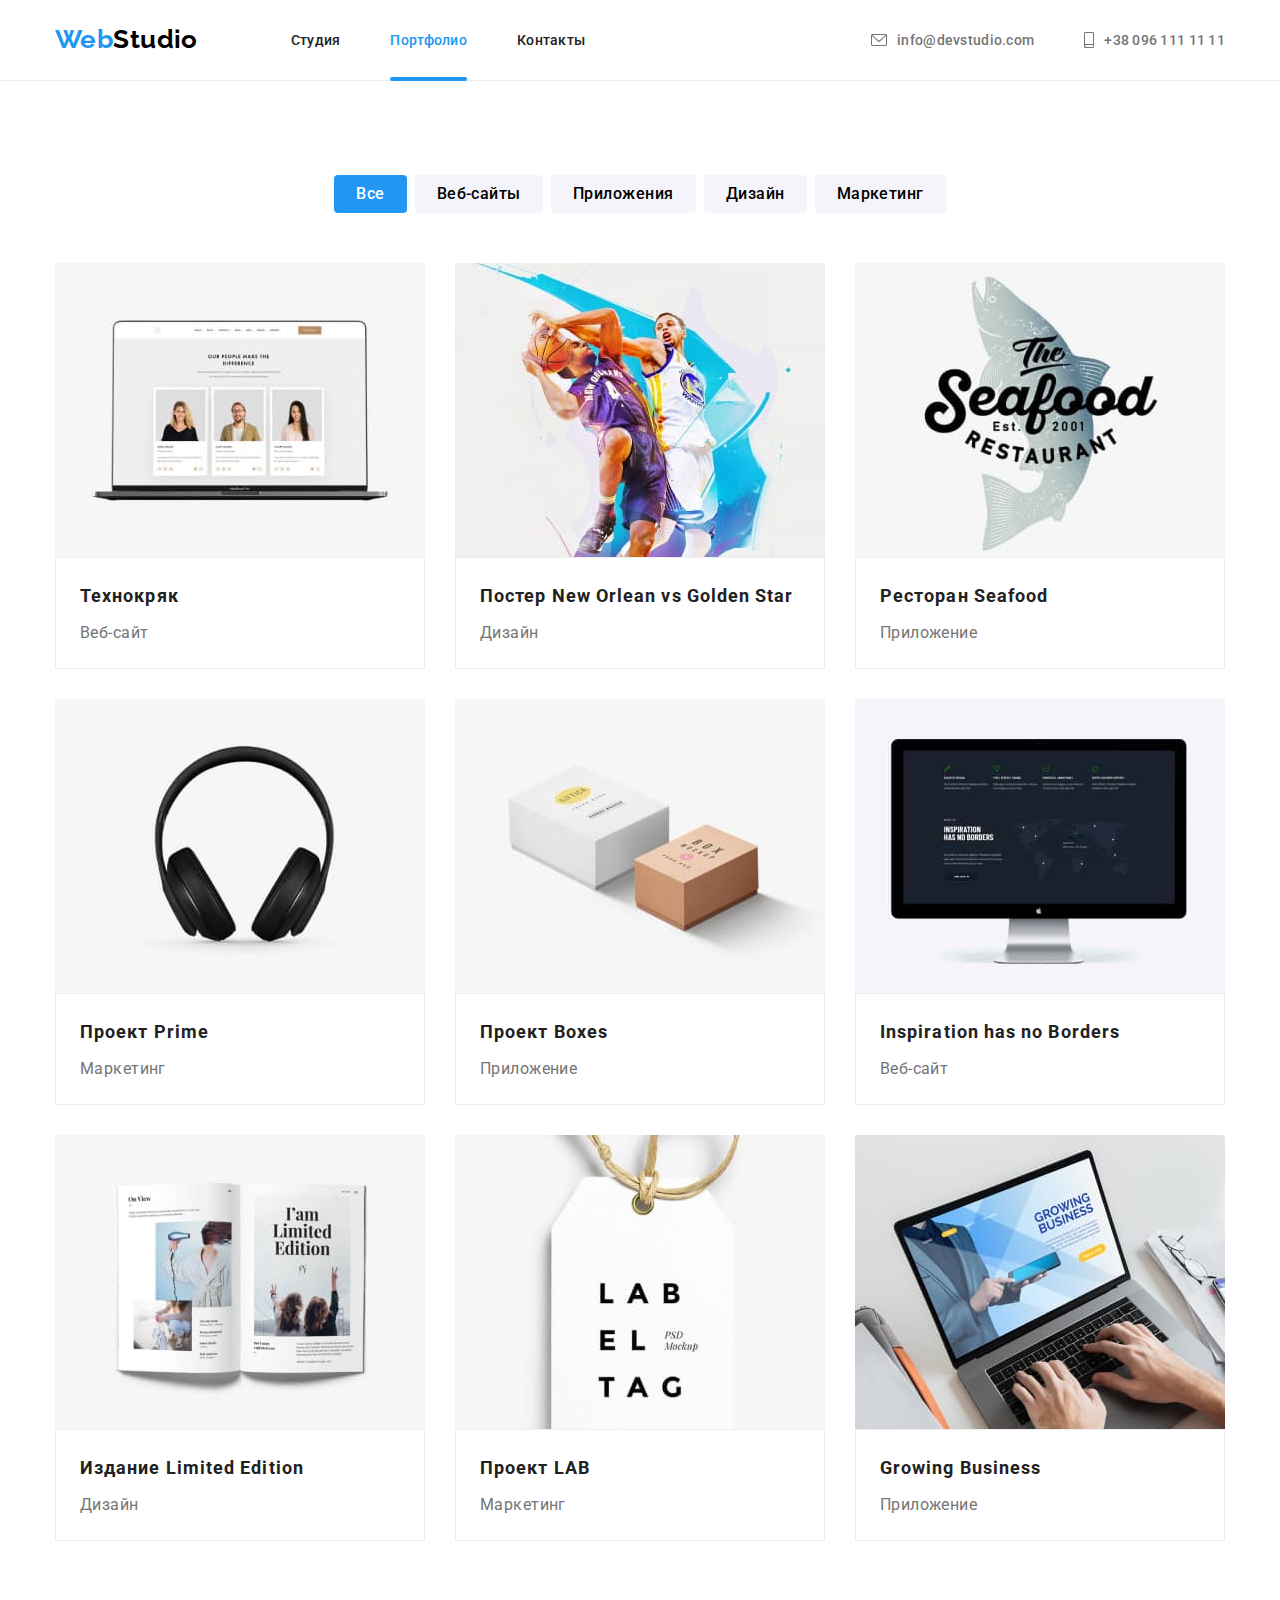
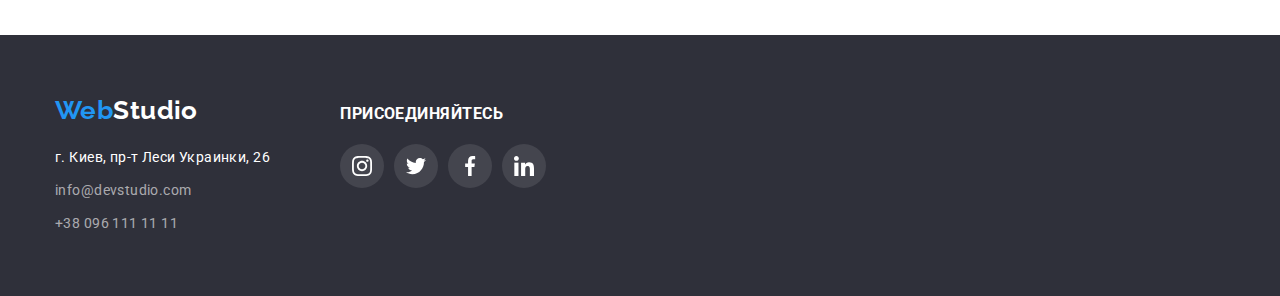
==== portfolio.html @ 984d046b "Добавляет файлы с 5 дз" ====
<!DOCTYPE html>
<html lang="ru">
<head>
    <meta charset="UTF-8">
    <meta http-equiv="X-UA-Compatible" content="IE=edge">
    <meta name="viewport" content="width=device-width, initial-scale=1.0">
    <title>Portfolio</title>


    <link rel="preconnect" href="https://fonts.googleapis.com">
    <link rel="preconnect" href="https://fonts.gstatic.com" crossorigin>
    <link href="https://fonts.googleapis.com/css2?family=Raleway:wght@700&family=Roboto:wght@400;500;700;900&display=swap"
        rel="stylesheet">

    <link rel="stylesheet" href="./modern-normalize.css">

    <link rel="stylesheet" href="./css/styles.css">
</head>

<body class="page">
    <header class="header">
        <div class="container main-nav-display">
            <nav class="nav main-nav-display nav-links-item">
                <a href="./index.html" class="logo link">Web<span class="logo-header">Studio</span></a>
                <ul class="nav-links list">
                    <li class="nav-links-item"><a href="./index.html" class="nav-link link ">Студия</a></li>
                    <li class="nav-links-item"><a href="./portfolio.html" class="nav-link link current">Портфолио</a></li>
                    <li class="nav-links-item"><a href="" class="nav-link link">Контакты</a></li>
                </ul>
            </nav>
            <ul class="contacts-list list">
                <li class="contacts-list-item">
                    <a class="nav-link link" href="mailto:info@devstudio.com">
                        <svg class="contact-icon" width="16" height="12">
                            <use href="./img/icons.svg#icon-envelope"></use>
                        </svg>
                        info@devstudio.com
                    </a>
            
                </li>
                <li class="contacts-list-item">
                    <a class="nav-link link" href="tel:+380961111111">
                        <svg class="contact-icon" width="10" height="16">
                            <use href="./img/icons.svg#icon-smartphone"></use>
                        </svg>
                        +38 096 111 11 11</a>
                </li>
            </ul>
        </div>
    </header>
    <main>
        <section class="portfolio section">
            <div class="container">
            <h1 class="visually-hidden">Portfolio</h1>
            <ul class="list portfolio-filter-list">
                <li class="portfolio-filter-list-button"><button class="filter-button portfolio-current-button" type="button">Все</button></li>
                <li class="portfolio-filter-list-button"><button class="filter-button" type="button">Веб-сайты</button></li>
                <li class="portfolio-filter-list-button"><button class="filter-button" type="button">Приложения</button></li>
                <li class="portfolio-filter-list-button"><button class="filter-button" type="button">Дизайн</button></li>
                <li class="portfolio-filter-list-button"><button class="filter-button" type="button">Маркетинг</button></li>
            </ul>
            <ul class="list potfolio-list">
                <li  class="portfolio-item">
                    <a class="link portfolio-item-link" href="" target="_blank"
                    rel="noreferrer noopener">
                        <div class="portfolio-img">
                            <img class="portfolio-item-img" src="./img/portfolio-img-1.jpg" alt="Технокряк" width="370" height="294">
                            <div class="portfolio-overlay">
                                <p class="portfolio-overlay-text">Технокряк это современная площадка распространения коронавируса. Компании
                                    используют эту платформу для цифрового
                                    шпионажа и атак на защищённые сервера конкурентов.</p>
                            </div>
                        </div>
                        <div class="portfolio-gallery-item">
                            <h3 class="portfolio-gallery">Технокряк</h3>
                            <p class="portfolio-text">Веб-сайт</p>
                        </div>
                    </a>
                </li>
                <li class="portfolio-item">
                    <a class="link portfolio-item-link" href="" target="_blank"
                    rel="noreferrer noopener">
                    <div class="portfolio-img">
                        <img class="portfolio-item-img" src="./img/portfolio-img-2.jpg" alt="Постер New Orlean vs Golden Star" width="370"
                            height="294">

                        <div class="portfolio-overlay">
                            <p class="portfolio-overlay-text">Технокряк это современная площадка распространения коронавируса. Компании                       используют эту платформу для цифрового
                                    шпионажа и атак на защищённые сервера конкурентов.</p>
                        </div>
                    </div>
                      
                        <div class="portfolio-gallery-item">
                            <h3 class="portfolio-gallery">Постер <span lang="en">New Orlean vs Golden Star</span></h3>
                            <p class="portfolio-text">Дизайн</p>
                        </div>
                    </a>
                </li>

                <li class="portfolio-item">
                    <a class="link portfolio-item-link" href="" target="_blank"
                    rel="noreferrer noopener">
                    <div class="portfolio-img">
                        <img class="portfolio-item-img" src="./img/portfolio-img-3.jpg" alt="Ресторан Seafood" width="370" height="294">
                        
                        <div class="portfolio-overlay">
                                <p class="portfolio-overlay-text">Технокряк это современная площадка распространения коронавируса. Компании
                                    используют эту платформу для цифрового
                                    шпионажа и атак на защищённые сервера конкурентов.</p>
                            </div>
                    </div>
                        
                        <div class="portfolio-gallery-item">
                            <h3 class="portfolio-gallery">Ресторан <span lang="en">Seafood</span></h3>
                            <p class="portfolio-text">Приложение</p>
                        </div>
                    </a>
                </li>

                <li class="portfolio-item">
                    <a class="link portfolio-item-link" href="" target="_blank"
                    rel="noreferrer noopener">
                    <div class="portfolio-img">
                    <img class="portfolio-item-img" src="./img/portfolio-img-4.jpg" alt="Проект Prime" width="370" height="294">
                        
                        <div class="portfolio-overlay">
                                <p class="portfolio-overlay-text">Технокряк это современная площадка распространения коронавируса. Компании
                                    используют эту платформу для цифрового
                                    шпионажа и атак на защищённые сервера конкурентов.</p>
                            </div>
                    </div>
                   
                    <div class="portfolio-gallery-item">
                        <h3 class="portfolio-gallery">Проект <span lang="en">Prime</span></h3>
                        <p class="portfolio-text">Маркетинг</p>
                    </div>
                    </a>
                </li>

                <li class="portfolio-item">
                    <a class="link portfolio-item-link" href="" target="_blank"
                    rel="noreferrer noopener">
                    <div class="portfolio-img">
                        <img class="portfolio-item-img" src="./img/portfolio-img-5.jpg" alt="Проект Boxes" width="370" height="294">

                        <div class="portfolio-overlay">
                                <p class="portfolio-overlay-text">Технокряк это современная площадка распространения коронавируса. Компании
                                    используют эту платформу для цифрового
                                    шпионажа и атак на защищённые сервера конкурентов.</p>
                            </div>
                    </div>
                        
                        <div class="portfolio-gallery-item">
                            <h3 class="portfolio-gallery">Проект <span lang="en">Boxes</span></h3>
                            <p class="portfolio-text">Приложение</p>
                        </div>
                    </a>
                </li>

                <li class="portfolio-item">
                    <a class="link portfolio-item-link" href="" target="_blank"
                    rel="noreferrer noopener">
                    <div class="portfolio-img">
                        <img class="portfolio-item-img" src="./img/portfolio-img-6.jpg" alt="Inspiration has no Borders" width="370"
                            height="294">

                        <div class="portfolio-overlay">
                                <p class="portfolio-overlay-text">Технокряк это современная площадка распространения коронавируса. Компании
                                    используют эту платформу для цифрового
                                    шпионажа и атак на защищённые сервера конкурентов.</p>
                            </div>
                    </div>
                       
                        <div class="portfolio-gallery-item">
                            <h3 class="portfolio-gallery"><span lang="en">Inspiration has no Borders</span></h3>
                            <p class="portfolio-text">Веб-сайт</p>
                        </div>
                    </a>
                </li>
                <li class="portfolio-item">
                    <a class="link portfolio-item-link" href="" target="_blank"
                    rel="noreferrer noopener">
                    <div class="portfolio-img">
                        <img class="portfolio-item-img" src="./img/portfolio-img-7.jpg" alt="Издание Limited Edition" width="370" height="294">
                        
                        <div class="portfolio-overlay">
                                <p class="portfolio-overlay-text">Технокряк это современная площадка распространения коронавируса. Компании
                                    используют эту платформу для цифрового
                                    шпионажа и атак на защищённые сервера конкурентов.</p>
                            </div>
                    </div>
                        
                        <div class="portfolio-gallery-item">
                            <h3 class="portfolio-gallery">Издание <span lang="en">Limited Edition</span></h3>
                            <p class="portfolio-text">Дизайн</p>
                        </div>
                    </a>
                </li>

                <li class="portfolio-item">
                    <a class="link portfolio-item-link" href="" target="_blank"
                    rel="noreferrer noopener">
                    <div class="portfolio-img">
                        <img class="portfolio-item-img" src="./img/portfolio-img-8.jpg" alt="Проект LAB" width="370" height="294">
                        
                        <div class="portfolio-overlay">
                                <p class="portfolio-overlay-text">Технокряк это современная площадка распространения коронавируса. Компании
                                    используют эту платформу для цифрового
                                    шпионажа и атак на защищённые сервера конкурентов.</p>
                            </div>
                    </div>
                       
                        <div class="portfolio-gallery-item">
                            <h3 class="portfolio-gallery">Проект <span lang="en">LAB</span></h3>
                            <p class="portfolio-text">Маркетинг</p>
                        </div>
                    </a>
                </li>

                <li class="portfolio-item">
                    <a class="link portfolio-item-link" href="" target="_blank"
                    rel="noreferrer noopener">
                    <div class="portfolio-img">
                        <img class="portfolio-item-img" src="./img/portfolio-img-9.jpg" alt="Growing Business" width="370" height="294">
                        
                        <div class="portfolio-overlay">
                                <p class="portfolio-overlay-text">Технокряк это современная площадка распространения коронавируса. Компании
                                    используют эту платформу для цифрового
                                    шпионажа и атак на защищённые сервера конкурентов.</p>
                            </div>
                    </div>
                       
                        <div class="portfolio-gallery-item">
                            <h2 class="portfolio-gallery"><span lang="en">Growing Business</span></h2>
                            <p class="portfolio-text">Приложение</p>
                        </div>
                    </a>
                </li>
            </ul>
            </div>
        </section>

    </main>

    <footer class="footer">
        <div class="container footer-container">
            <div class="c
            footer-adress">
                <a class="logo link" href="./index.html">Web<span class="logo-footer">Studio</span></a>
                <address class="address">
                    <ul class="list">
                        <li class="footer-adress-item">
                            <a class="address-location link" href="https://goo.gl/maps/xSkkUEiwsvb9ifkXA" target="_blank"
                                rel="noreferrer noopener">г. Киев, пр-т Леси Украинки, 26</a>
                        </li>
                        <li class="footer-adress-item">
                            <a class="address-link link" href="mailto:info@devstudio.com">info@devstudio.com</a>
                        </li>
                        <li class="footer-adress-item">
                            <a class="address-link link" href="tel:+380961111111">+38 096 111 11 11</a>
                        </li>
                    </ul>
                </address>
            </div>
    
    
            <div class="join-us">
                <h3 class="join-us-header">присоединяйтесь</h3>
                <ul class="list social-list">
                    <li class="social-item">
                        <a href="" class="footer-social-link social-link" target="_blank" rel="noreferrer noopener">
                            <svg class="footer-social-icon" width="20" height="20">
                                <use href="./img/icons.svg#icon-instagram">
                
                                </use>
                            </svg>
                        </a>
                    </li>
                    <li class="social-item">
                        <a href="" class="footer-social-link social-link" target="_blank" rel="noreferrer noopener">
                            <svg class="footer-social-icon" width="20" height="20">
                                <use href="./img/icons.svg#icon-twitter">
                
                                </use>
                            </svg>
                        </a>
                    </li>
                    <li class="social-item">
                        <a href="" class="footer-social-link social-link" target="_blank" rel="noreferrer noopener">
                            <svg class="footer-social-icon" width="20" height="20">
                                <use href="./img/icons.svg#icon-facebook">
                
                                </use>
                            </svg>
                        </a>
                    </li>
                    <li class="social-item">
                        <a href="" class="footer-social-link social-link" target="_blank" rel="noreferrer noopener">
                            <svg class="footer-social-icon" width="20" height="20">
                                <use href="./img/icons.svg#icon-linkedin">
                
                                </use>
                            </svg>
                        </a>
                    </li>
                </ul>
    
            </div>
        </div>
    </footer>

</body>

</html>
---- css/styles.css ----
/* ----------------STUDIO-------------------- */
:root {
  --primary-text-color: #212121;
  --logo-color: #000000;
  --background-color: #ffffff;
  --background-color-secondary: #2f303a;
  --accent-color: #2196f3;
  --optional-text-color: #757575;
  --footer-contacts-color: rgba(255, 255, 255, 0.6);
  --buttons-bgc: #f5f4fa;
  --background-color-hover: #188ce8;
  --header-bordeer-color: #ececec;
  --portfolio-border-color: #eeeeee;
  --icons-color: #afb1b8;
  --animation-time: 250ms;
  --timing-function: cubic-bezier(0.4, 0, 0.2, 1);
}

.page {
  font-family: 'Roboto', sans-serif;
  font-size: 14px;
  line-height: 1.71;
  letter-spacing: 0.03em;
  color: var(--optional-text-color);
}

p,
h1,
h2,
h3,
h4,
h5,
h6 {
  margin: 0;
}

ul {
  margin: 0;
  padding: 0;
}

button {
  cursor: pointer;
}

img {
  display: block;
  max-width: 100%;
  height: auto;
}

.list {
  list-style: none;
}

.link {
  text-decoration: none;
  color: inherit;
}

.visually-hidden {
  position: absolute;
  white-space: nowrap;
  width: 1px;
  height: 1px;
  overflow: hidden;
  border: 0;
  padding: 0;
  clip: rect(0 0 0 0);
  clip-path: inset(50%);
  margin: -1px;
}
.container {
  width: 1200px;
  padding-left: 15px;
  padding-right: 15px;
  margin: 0 auto;
}

.section {
  padding-top: 94px;
  padding-bottom: 94px;
}

/* --------------------------Site nav--------------------------- */
.header {
  border-bottom: 1px solid var(--header-bordeer-color);
}

.header .logo {
  padding-top: 24px;
  padding-bottom: 25px;
  margin-right: 93px;
}

.logo {
  display: block;

  color: var(--accent-color);
  font-family: 'Raleway', sans-serif;
  font-weight: 700;
  font-size: 26px;
  line-height: calc(31 / 26);
}

.logo-header {
  color: var(--logo-color);
}

.nav-links {
  display: flex;

  color: var(--primary-text-color);
}

.nav-links-item:not(:last-child),
.contacts-list-item:not(:last-child) {
  margin-right: 50px;
}

.contacts-list {
  display: flex;
  margin-left: auto;
  align-items: center;
}

.main-nav-display {
  display: flex;
  align-items: center;
}

.nav-link {
  display: flex;
  align-items: center;
  padding-top: 32px;
  padding-bottom: 32px;

  font-weight: 500;
  line-height: calc(16 / 14);
  letter-spacing: 0.02em;

  position: relative;

  transition: color var(--animation-time) var(--timing-function);
}

.nav-link:hover,
.nav-link:focus,
.current {
  color: var(--accent-color);
}

.current::after {
  content: '';
  height: 4px;
  background-color: var(--accent-color);
  position: absolute;
  bottom: -1px;
  border-radius: 2px;
  width: 100%;
}

.contact-icon {
  margin-right: 10px;
  fill: var(--optional-text-color);
}

/* --------------------Hero-------------------- */
.hero {
  background-color: var(--background-color-secondary);
  padding-top: 200px;
  padding-bottom: 200px;
  text-align: center;

  background-image: linear-gradient(rgba(47, 48, 58, 0.4), rgba(47, 48, 58, 0.4)),
    url(../img/hero-background.jpg);
  background-position: center;
  background-repeat: no-repeat;
  background-size: cover, 1600px auto;
}

.hero-title {
  margin-bottom: 30px;

  font-weight: 900;
  font-size: 44px;
  line-height: calc(60 / 44);

  letter-spacing: 0.06em;
  text-transform: uppercase;
  color: var(--background-color);
}

.hero-button {
  padding: 10px 32px;

  box-shadow: 0px 4px 4px rgba(0, 0, 0, 0.15);
  border-radius: 4px;
  border: none;

  font-family: inherit;
  background-color: var(--accent-color);
  color: var(--background-color);
  text-align: center;
  font-size: 16px;
  font-weight: 700;
  line-height: calc(30 / 16);
  cursor: pointer;
  letter-spacing: 0.03em;

  transition: background-color var(--animation-time) var(--timing-function);
}
.hero-button:hover,
.hero-button:focus {
  background-color: var(--background-color-hover);
}

/* -----------------Section-peculiarities-------------------- */

.feature-list {
  display: flex;
  flex-wrap: wrap;
  margin-top: -30px;
  margin-left: -30px;
}

.peculiarities {
  padding-bottom: 0;
}

.feature-list-item {
  flex-basis: calc(100% / 4 - 30px);
  margin-left: 30px;
  margin-top: 30px;
}

.feature-title {
  margin-bottom: 10px;

  font-size: 14px;
  line-height: calc(16 / 14);
  text-transform: uppercase;
  color: var(--primary-text-color);
}

.feature-list-bg {
  background-color: var(--buttons-bgc);
  display: flex;
  width: 100%;
  height: 120px;
  align-items: center;
  justify-content: center;
  margin-bottom: 30px;
  border-radius: 4px;
}

/* -----------------Section-our-work-------------------- */
.work-types {
  display: flex;
  flex-wrap: wrap;
  margin-top: -30px;
  margin-left: -30px;
}

.section-title {
  margin-bottom: 50px;

  font-size: 36px;
  line-height: calc(42 / 36);
  text-align: center;
  color: var(--primary-text-color);
}

.work-types-item {
  position: relative;

  flex-basis: calc(100% / 3 - 30px);

  margin-left: 30px;
  margin-top: 30px;
}

.work-thumb-bg {
  width: 100%;
  padding: 27px;
  background-color: rgba(47, 48, 58, 0.8);

  position: absolute;
  bottom: 0;

  display: flex;
  justify-content: center;
  align-items: center;
}
.work-thumb-text {
  font-weight: 700;
  line-height: 1.14;
  text-align: center;
  text-transform: uppercase;

  color: var(--background-color);
}

/* ----------------Section-command-------------- */
.command-list {
  display: flex;
  flex-wrap: wrap;
  margin-top: -30px;
  margin-left: -30px;
}

.command-title {
  margin-bottom: 10px;

  font-weight: 500;
  color: var(--primary-text-color);
}

.command-list-item {
  flex-basis: calc(100% / 4 - 30px);
  margin-left: 30px;
  margin-top: 30px;

  box-shadow: 0px 1px 3px rgba(0, 0, 0, 0.12), 0px 1px 1px rgba(0, 0, 0, 0.14),
    0px 2px 1px rgba(0, 0, 0, 0.2);
  border-radius: 0px 0px 4px 4px;
}

.command-list-person {
  padding-top: 30px;
  padding-bottom: 30px;
  background-color: var(--background-color);
}

.command {
  background-color: var(--buttons-bgc);
}

.command-paragraph,
.command-title {
  font-size: 16px;
  line-height: calc(19 / 16);
  text-align: center;
}

.command-paragraph {
  margin-bottom: 16px;
}

.social-list {
  display: flex;
  justify-content: center;
}

.social-link {
  width: 44px;
  height: 44px;
  display: flex;
  justify-content: center;
  align-items: center;
  border-radius: 50%;
}

.command-social-link {
  color: var(--icons-color);

  transition: color var(--animation-time) var(--timing-function),
    background-color var(--animation-time) var(--timing-function);
}

.social-item:not(:last-child) {
  margin-right: 10px;
}

.command-social-icon {
  fill: currentColor;
}

.command-social-link:hover,
.command-social-link:focus {
  background-color: var(--accent-color);
  color: var(--background-color);
}

/* ------------------Partners---------------- */

.partners-list {
  display: flex;
  flex-wrap: wrap;
  margin-top: -30px;
  margin-left: -30px;
}

.partners-link {
  color: var(--icons-color);
  display: flex;
  width: 100%;
  height: 92px;
  border: 1px solid #afb1b8;
  border-radius: 4px;
  justify-content: center;
  align-items: center;

  transition: border-color var(--animation-time) var(--timing-function),
    color var(--animation-time) var(--timing-function);
}

.partners-item {
  display: flex;
  fill: #afb1b8;

  flex-basis: calc(100% / 6 - 30px);
  margin-left: 30px;
  margin-top: 30px;
}

.partners-icon {
  fill: currentColor;
}

.partners-link:hover,
.partners-link:focus {
  border-color: var(--accent-colour);
  color: var(--accent-color);
}

/* ------------------Footer---------------- */
.footer {
  background-color: var(--background-color-secondary);
  padding-top: 60px;
  padding-bottom: 60px;
}

.footer-container {
  display: flex;
  align-items: baseline;
}

.footer .logo {
  margin-bottom: 20px;
}

.logo-footer {
  color: var(--background-color);
}

.address {
  font-style: normal;
}

.address-location {
  color: var(--background-color);
}
.address-link {
  color: var(--footer-contacts-color);

  transition: color var(--animation-time) var(--timing-function);
}

.address-link:hover,
.address-link:focus {
  color: var(--background-color);
}

.footer-adress-item:not(:last-child) {
  margin-bottom: 9px;
}

.join-us {
  margin-left: 70px;
}

.join-us-header {
  font-weight: 700;
  text-transform: uppercase;

  color: var(--background-color);
  line-height: calc(16 / 14);
  letter-spacing: 0.03em;
  margin-bottom: 20px;
}

.footer-social-link {
  color: var(--background-color);
  background-color: rgba(255, 255, 255, 0.1);

  transition: background-color var(--animation-time) var(--timing-function);
}

.footer-social-icon {
  fill: currentColor;
}

.footer-social-link:hover,
.footer-social-link:focus {
  background-color: var(--accent-color);
}

/* ----------------------PORTFOLIO------------------------ */
/* ----------------------Buttons-------------------- */

.portfolio-filter-list {
  display: flex;
  margin-bottom: 50px;
  align-items: center;
  justify-content: center;
}

.filter-button {
  border: none;
  padding: 6px 22px;

  font-family: inherit;
  background-color: var(--buttons-bgc);
  border-radius: 4px;
  font-weight: 500;
  font-size: 16px;
  line-height: calc(26 / 16);
  text-align: center;
  letter-spacing: 0.03em;
  cursor: pointer;

  transition: background-color var(--animation-time) var(--timing-function),
    color var(--animation-time) var(--timing-function),
    box-shadow var(--animation-time) var(--timing-function);
}

.filter-button:hover,
.filter-button:focus {
  background-color: var(--accent-color);
  color: var(--background-color);
  box-shadow: 0px 3px 1px rgba(0, 0, 0, 0.1), 0px 1px 2px rgba(0, 0, 0, 0.08),
    0px 2px 2px rgba(0, 0, 0, 0.12);
}

.portfolio-current-button {
  background-color: var(--accent-color);
  color: var(--background-color);
}
/* -----------------------Gallery---------------------- */
.portfolio-filter-list-button:not(:last-child) {
  margin-right: 8px;
}

.potfolio-list {
  display: flex;
  flex-wrap: wrap;
  margin-top: -30px;
  margin-left: -30px;
}

.portfolio-item {
  flex-basis: calc(100% / 3 - 30px);

  justify-content: center;
  margin-left: 30px;
  margin-top: 30px;
}

.portfolio-item-link {
  display: block;

  transition: box-shadow var(--animation-time) var(--timing-function);
}

.portfolio-item-link:focus,
.portfolio-item-link:hover,
.portfolio-item-link:hover .portfolio-overlay,
.portfolio-item-link:focus .portfolio-overlay {
  box-shadow: 0px 1px 1px rgba(0, 0, 0, 0.12), 0px 4px 4px rgba(0, 0, 0, 0.06),
    1px 4px 6px rgba(0, 0, 0, 0.16);
  transform: translateY(0);
}

.portfolio-gallery {
  margin-bottom: 4px;

  font-weight: bold;
  font-size: 18px;
  line-height: calc(36 / 18);
  letter-spacing: 0.06em;
  color: var(--primary-text-color);
}

.portfolio-gallery-item {
  padding: 20px 24px;

  border: 1px solid var(--portfolio-border-color);
}

.portfolio-text {
  font-size: 16px;
  line-height: calc(30 / 16);
  color: var(--optional-text-color);
}

.portfolio-img {
  position: relative;
  overflow: hidden;
}

.portfolio-overlay {
  position: absolute;
  background-color: rgba(33, 150, 243, 0.9);
  width: 100%;
  height: 100%;
  top: 0;
  left: 0;

  transition: transform var(--animation-time) var(--timing-function);

  transform: translateY(100%);
}

.portfolio-overlay:hover,
.portfolio-overlay:focus {
  transform: translateY(-100%);
}
.portfolio-overlay-text {
  font-size: 18px;
  line-height: 1.56;

  color: var(--background-color);

  padding: 63px 24px;
}

/* BACKDROP */
.backdrop {
  position: fixed;
  top: 0;
  left: 0;
  background: rgba(0, 0, 0, 0.2);
  width: 100%;
  height: 100%;

  transition: opacity var(--animation-time) var(--timing-function),
    visibility var(--animation-time) var(--timing-function);
}

.backdrop.is-hidden {
  opacity: 0;
  pointer-events: none;
  visibility: hidden;
}

.backdrop.is-hidden .modal {
  transform: translate(-50%, -50%) scale(0.8);
}

.modal {
  position: absolute;
  top: 50%;
  left: 50%;
  transform: translate(-50%, -50%);

  width: 528px;
  height: 581px;
  background-color: var(--background-color);
  box-shadow: 0px 1px 3px rgba(0, 0, 0, 0.12), 0px 1px 1px rgba(0, 0, 0, 0.14),
    0px 2px 1px rgba(0, 0, 0, 0.2);
  border-radius: 4px;

  transition: transform var(--animation-time) var(--timing-function),
    opacity var(--animation-time) var(--timing-function);
}

.modal-button {
  display: flex;
  justify-content: center;
  align-items: center;

  padding: 0;
  position: absolute;
  top: 8px;
  right: 8px;
  width: 30px;
  height: 30px;

  border-radius: 50%;
  background-color: var(--background-color);
  border: 1px solid rgba(0, 0, 0, 0.1);
}
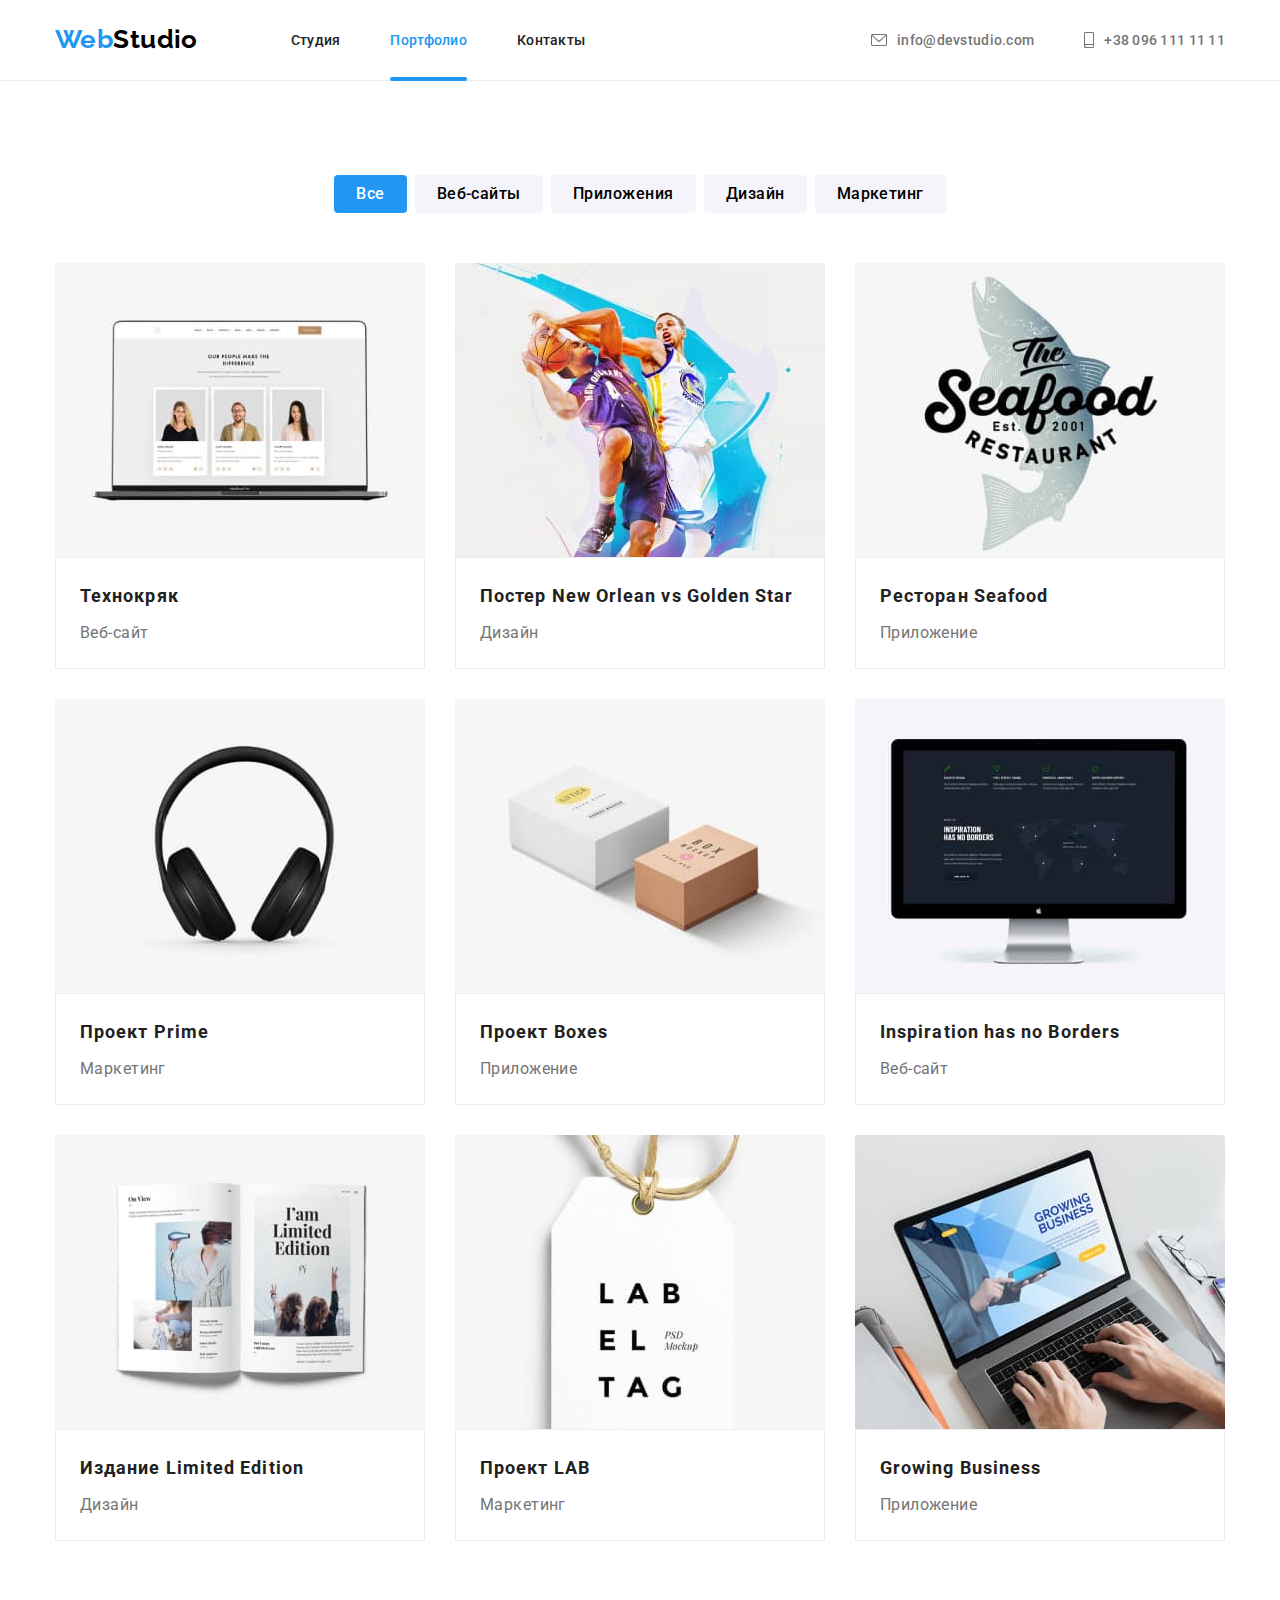
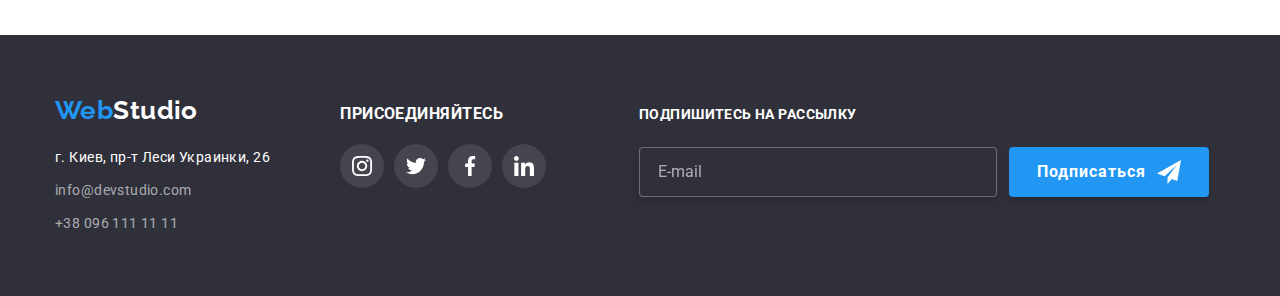
==== commit 7b411838: "Добавляет разметку футера на странице Портфолио" ====
--- a/portfolio.html
+++ b/portfolio.html
@@ -306,6 +306,22 @@
                 </ul>
     
             </div>
+
+            <div class="subscribe">
+                <b class="subscribe-title">Подпишитесь на рассылку</b>
+                <form class="footer-form" >
+                   <div class="footer-form-content">
+                        <input type="email" name="subscribe" placeholder="E-mail" class="footer-input">
+                        <button type="submit" class="button footer-submit-button">
+                            Подписаться
+                            <svg width="24" height="24" class="footer-submit-icon">
+                                <use href="./img/icons.svg#icon-send"></use>
+                            </svg>
+                        </button>
+                   </div>
+                </form>
+            </div>
+
         </div>
     </footer>
 
--- a/css/styles.css
+++ b/css/styles.css
@@ -165,6 +165,28 @@
   fill: var(--optional-text-color);
 }
 
+.button {
+  box-shadow: 0px 4px 4px rgba(0, 0, 0, 0.15);
+  border-radius: 4px;
+  border: none;
+
+  font-family: inherit;
+  background-color: var(--accent-color);
+  color: var(--background-color);
+  text-align: center;
+  font-size: 16px;
+  font-weight: 700;
+  line-height: calc(30 / 16);
+  cursor: pointer;
+  letter-spacing: 0.06em;
+
+  transition: background-color var(--animation-time) var(--timing-function);
+}
+
+.button:hover,
+.button:focus {
+  background-color: var(--background-color-hover);
+}
 /* --------------------Hero-------------------- */
 .hero {
   background-color: var(--background-color-secondary);
@@ -193,26 +215,6 @@
 
 .hero-button {
   padding: 10px 32px;
-
-  box-shadow: 0px 4px 4px rgba(0, 0, 0, 0.15);
-  border-radius: 4px;
-  border: none;
-
-  font-family: inherit;
-  background-color: var(--accent-color);
-  color: var(--background-color);
-  text-align: center;
-  font-size: 16px;
-  font-weight: 700;
-  line-height: calc(30 / 16);
-  cursor: pointer;
-  letter-spacing: 0.03em;
-
-  transition: background-color var(--animation-time) var(--timing-function);
-}
-.hero-button:hover,
-.hero-button:focus {
-  background-color: var(--background-color-hover);
 }
 
 /* -----------------Section-peculiarities-------------------- */
@@ -468,6 +470,7 @@
 
 .join-us {
   margin-left: 70px;
+  margin-right: 93px;
 }
 
 .join-us-header {
@@ -477,7 +480,9 @@
   color: var(--background-color);
   line-height: calc(16 / 14);
   letter-spacing: 0.03em;
-  margin-bottom: 20px;
+}
+.social-list {
+  margin-top: 20px;
 }
 
 .footer-social-link {
@@ -496,6 +501,48 @@
   background-color: var(--accent-color);
 }
 
+.subscribe-title {
+  font-weight: 700;
+  text-transform: uppercase;
+
+  color: var(--background-color);
+}
+
+.footer-form-content {
+  display: flex;
+  align-items: baseline;
+  justify-content: center;
+}
+
+.footer-input {
+  margin-top: 20px;
+  margin-right: 12px;
+  width: 358px;
+  height: 50px;
+  background-color: #2f303a;
+  border: none;
+  border: 1px solid rgba(255, 255, 255, 0.3);
+  filter: drop-shadow(0px 4px 4px rgba(0, 0, 0, 0.15));
+  border-radius: 4px;
+}
+
+.footer-input::placeholder {
+  font-size: 16px;
+  line-height: 1.25px;
+  color: rgba(255, 255, 255, 0.6);
+  padding: 15px 0 15px 16px;
+}
+
+.footer-submit-button {
+  padding: 10px 28px;
+  display: flex;
+  align-items: center;
+  justify-content: center;
+}
+
+.footer-submit-icon {
+  margin-left: 11px;
+}
 /* ----------------------PORTFOLIO------------------------ */
 /* ----------------------Buttons-------------------- */
 
@@ -681,3 +728,82 @@
   background-color: var(--background-color);
   border: 1px solid rgba(0, 0, 0, 0.1);
 }
+
+/* ------ MODAL FORMS ------ */
+
+.form {
+  padding: 40px;
+}
+
+.form-title {
+  font-weight: 700;
+  font-size: 20px;
+  line-height: calc(20 / 23);
+  text-align: center;
+  color: var(--primary-text-color);
+  margin-bottom: 12px;
+}
+
+.form-field {
+  display: flex;
+  flex-direction: column;
+}
+
+.form-field:not(:lastchild) {
+  margin-bottom: 10px;
+}
+
+.form-lable {
+  margin-bottom: 4px;
+}
+
+.label-text {
+  font-size: 12px;
+  line-height: calc(14 / 12);
+  letter-spacing: 0.01em;
+}
+
+.form-input {
+  border: 1px solid rgba(33, 33, 33, 0.2);
+  border-radius: 4px;
+  height: 40px;
+  margin: 0;
+  padding: 0;
+}
+
+.textarea {
+  height: 120px;
+  resize: none;
+}
+
+.textarea::placeholder {
+  color: rgba(117, 117, 117, 0.5);
+  padding: 12px 16px;
+}
+
+.policy {
+  margin-right: 10px;
+}
+.privat-policy {
+  margin-top: 20px;
+  margin-bottom: 30px;
+  padding-left: 12px;
+  display: flex;
+  align-items: center;
+}
+
+.privat-policy input[type='checkbox'] {
+}
+
+.privat-policy-link {
+  color: var(--accent-color);
+}
+
+.modal-button-send {
+  display: flex;
+  justify-content: center;
+}
+
+.modal-button-submit {
+  padding: 10px 55px;
+}
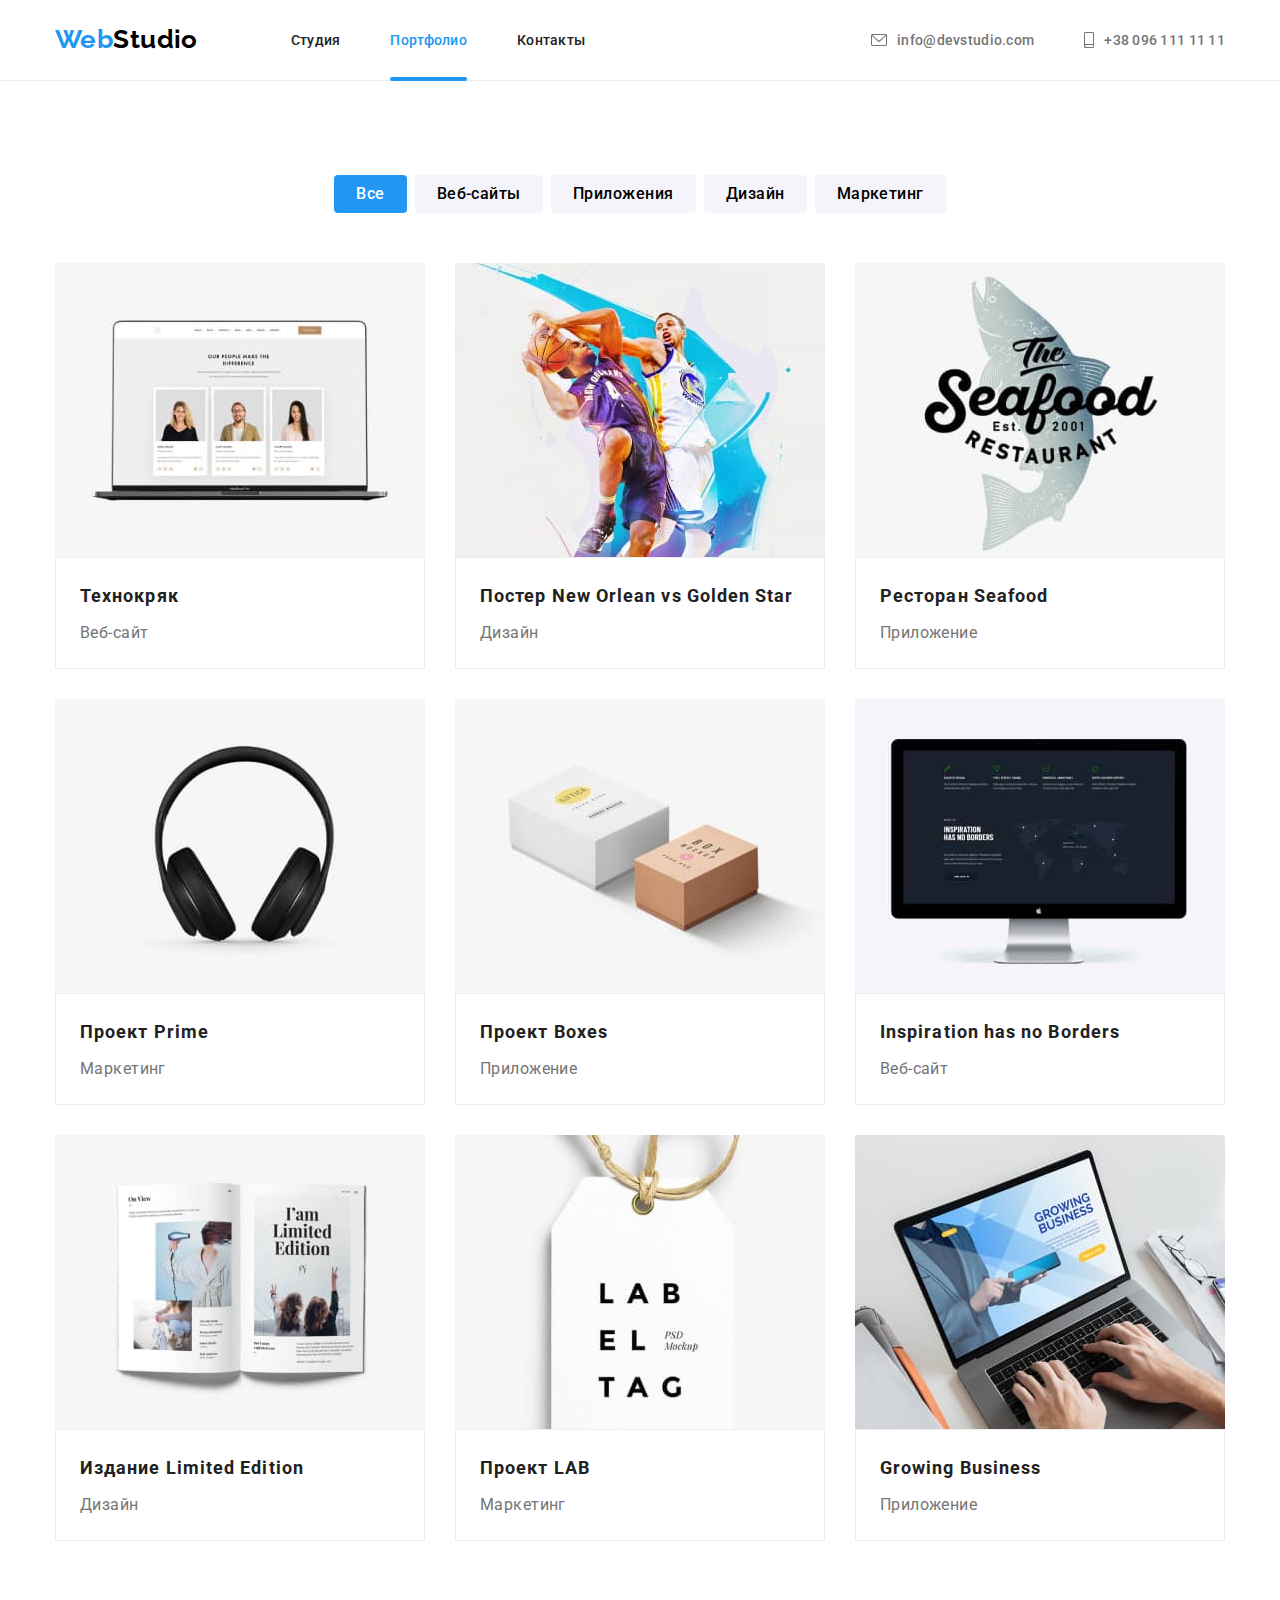
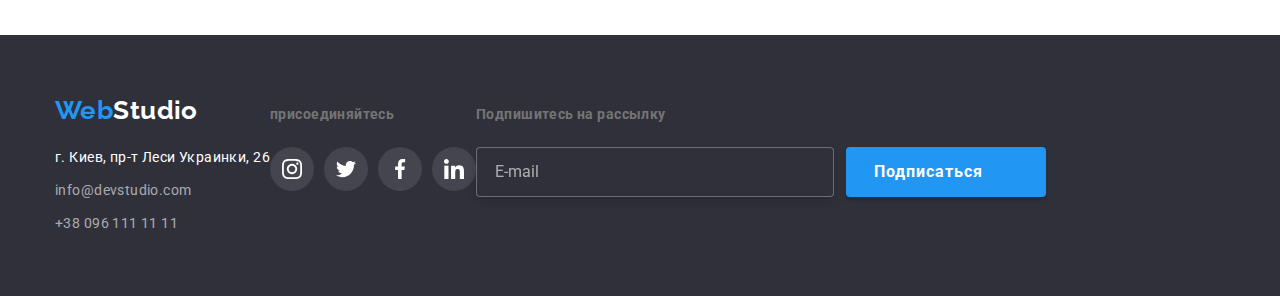
==== commit 7fe254da: "Добавляет правки в форме в футер" ====
--- a/portfolio.html
+++ b/portfolio.html
@@ -242,88 +242,86 @@
 
     </main>
 
-    <footer class="footer">
-        <div class="container footer-container">
-            <div class="c
-            footer-adress">
-                <a class="logo link" href="./index.html">Web<span class="logo-footer">Studio</span></a>
-                <address class="address">
-                    <ul class="list">
-                        <li class="footer-adress-item">
-                            <a class="address-location link" href="https://goo.gl/maps/xSkkUEiwsvb9ifkXA" target="_blank"
-                                rel="noreferrer noopener">г. Киев, пр-т Леси Украинки, 26</a>
-                        </li>
-                        <li class="footer-adress-item">
-                            <a class="address-link link" href="mailto:info@devstudio.com">info@devstudio.com</a>
-                        </li>
-                        <li class="footer-adress-item">
-                            <a class="address-link link" href="tel:+380961111111">+38 096 111 11 11</a>
-                        </li>
-                    </ul>
-                </address>
-            </div>
-    
-    
-            <div class="join-us">
-                <h3 class="join-us-header">присоединяйтесь</h3>
-                <ul class="list social-list">
-                    <li class="social-item">
-                        <a href="" class="footer-social-link social-link" target="_blank" rel="noreferrer noopener">
-                            <svg class="footer-social-icon" width="20" height="20">
-                                <use href="./img/icons.svg#icon-instagram">
-                
-                                </use>
-                            </svg>
-                        </a>
+<footer class="footer">
+    <div class="container footer-container">
+        <div class="footer-cont-item">
+            <a class="logo link" href="./index.html">Web<span class="logo-footer">Studio</span></a>
+            <address class="address">
+                <ul class="list">
+                    <li class="footer-adress-item">
+                        <a class="address-location link" href="https://goo.gl/maps/xSkkUEiwsvb9ifkXA" target="_blank"
+                            rel="noreferrer noopener">г. Киев, пр-т Леси Украинки, 26</a>
                     </li>
-                    <li class="social-item">
-                        <a href="" class="footer-social-link social-link" target="_blank" rel="noreferrer noopener">
-                            <svg class="footer-social-icon" width="20" height="20">
-                                <use href="./img/icons.svg#icon-twitter">
-                
-                                </use>
-                            </svg>
-                        </a>
+                    <li class="footer-adress-item">
+                        <a class="address-link link" href="mailto:info@devstudio.com">info@devstudio.com</a>
                     </li>
-                    <li class="social-item">
-                        <a href="" class="footer-social-link social-link" target="_blank" rel="noreferrer noopener">
-                            <svg class="footer-social-icon" width="20" height="20">
-                                <use href="./img/icons.svg#icon-facebook">
-                
-                                </use>
-                            </svg>
-                        </a>
-                    </li>
-                    <li class="social-item">
-                        <a href="" class="footer-social-link social-link" target="_blank" rel="noreferrer noopener">
-                            <svg class="footer-social-icon" width="20" height="20">
-                                <use href="./img/icons.svg#icon-linkedin">
-                
-                                </use>
-                            </svg>
-                        </a>
+                    <li class="footer-adress-item">
+                        <a class="address-link link" href="tel:+380961111111">+38 096 111 11 11</a>
                     </li>
                 </ul>
-    
-            </div>
-
-            <div class="subscribe">
-                <b class="subscribe-title">Подпишитесь на рассылку</b>
-                <form class="footer-form" >
-                   <div class="footer-form-content">
-                        <input type="email" name="subscribe" placeholder="E-mail" class="footer-input">
-                        <button type="submit" class="button footer-submit-button">
-                            Подписаться
-                            <svg width="24" height="24" class="footer-submit-icon">
-                                <use href="./img/icons.svg#icon-send"></use>
-                            </svg>
-                        </button>
-                   </div>
-                </form>
-            </div>
-
+            </address>
         </div>
-    </footer>
+
+
+        <div class="footer-cont-item">
+            <b class="footer-title">присоединяйтесь</b>
+            <ul class="list social-list">
+                <li class="social-item">
+                    <a href="" class="footer-social-link social-link" target="_blank" rel="noreferrer noopener">
+                        <svg class="footer-social-icon" width="20" height="20">
+                            <use href="./img/icons.svg#icon-instagram">
+
+                            </use>
+                        </svg>
+                    </a>
+                </li>
+                <li class="social-item">
+                    <a href="" class="footer-social-link social-link" target="_blank" rel="noreferrer noopener">
+                        <svg class="footer-social-icon" width="20" height="20">
+                            <use href="./img/icons.svg#icon-twitter">
+
+                            </use>
+                        </svg>
+                    </a>
+                </li>
+                <li class="social-item">
+                    <a href="" class="footer-social-link social-link" target="_blank" rel="noreferrer noopener">
+                        <svg class="footer-social-icon" width="20" height="20">
+                            <use href="./img/icons.svg#icon-facebook">
+
+                            </use>
+                        </svg>
+                    </a>
+                </li>
+                <li class="social-item">
+                    <a href="" class="footer-social-link social-link" target="_blank" rel="noreferrer noopener">
+                        <svg class="footer-social-icon" width="20" height="20">
+                            <use href="./img/icons.svg#icon-linkedin">
+
+                            </use>
+                        </svg>
+                    </a>
+                </li>
+            </ul>
+
+        </div>
+
+        <div class="footer-cont-item">
+            <b class="footer-title">Подпишитесь на рассылку</b>
+            <form class="footer-form">
+                <div class="footer-form-content">
+                    <input type="email" name="subscribe" placeholder="E-mail" class="footer-input">
+                    <button type="submit" class="button footer-submit-button">
+                        Подписаться
+                        <svg width="24" height="24" class="footer-submit-icon">
+                            <use href="./img/icons.svg#icon-send"></use>
+                        </svg>
+                    </button>
+                </div>
+            </form>
+        </div>
+    </div>
+</footer>
 
 </body>
 
--- a/css/styles.css
+++ b/css/styles.css
@@ -517,7 +517,7 @@
 .footer-input {
   margin-top: 20px;
   margin-right: 12px;
-  width: 358px;
+  min-width: 358px;
   height: 50px;
   background-color: #2f303a;
   border: none;
@@ -729,6 +729,11 @@
   border: 1px solid rgba(0, 0, 0, 0.1);
 }
 
+.modal-button:hover,
+.modal-button:focus {
+  color: var(--accent-color);
+}
+
 /* ------ MODAL FORMS ------ */
 
 .form {
@@ -757,6 +762,10 @@
   margin-bottom: 4px;
 }
 
+.form-lable:focus {
+  border-color: var(--accent-color);
+}
+
 .label-text {
   font-size: 12px;
   line-height: calc(14 / 12);
@@ -767,23 +776,82 @@
   border: 1px solid rgba(33, 33, 33, 0.2);
   border-radius: 4px;
   height: 40px;
+  min-width: 448px;
   margin: 0;
   padding: 0;
+  padding-left: 42px;
+}
+
+.form-field-wrap {
+  position: relative;
+}
+
+.form-input-icon {
+  position: absolute;
+  top: 11px;
+  left: 11px;
+  color: var(--primary-text-color);
+}
+/* 
+.form-field:focus-within > .comment {
+  color: var(--accent-color);
+  border-color: var(--accent-color);
+} */
+
+.form-input:focus ~ .form-input-icon {
+  color: var(--accent-color);
+  border-color: var(--accent-color);
 }
 
 .textarea {
   height: 120px;
   resize: none;
+  padding: 12px 16px;
 }
 
 .textarea::placeholder {
   color: rgba(117, 117, 117, 0.5);
-  padding: 12px 16px;
+}
+
+.privat-policy {
+  display: flex;
+  align-items: center;
 }
 
 .policy {
+  position: absolute;
+  white-space: nowrap;
+  width: 1px;
+  height: 1px;
+  overflow: hidden;
+  border: 0;
+  padding: 0;
+  clip: rect(0 0 0 0);
+  clip-path: inset(50%);
+  margin: -1px;
+}
+
+.policy:checked + .check-box {
+}
+
+.check-box {
+  display: inline-block;
   margin-right: 10px;
-}
+  width: 16px;
+  height: 15px;
+  border: 2px solid var(--primary-text-color);
+  border-radius: 2px;
+}
+
+.policy:checked + .check-box {
+  background-image: url(../img/icon-check.svg);
+  background-size: contain;
+  background-origin: border-box;
+  border-color: var(--accent-color);
+}
+.policy-checkbox {
+}
+
 .privat-policy {
   margin-top: 20px;
   margin-bottom: 30px;
